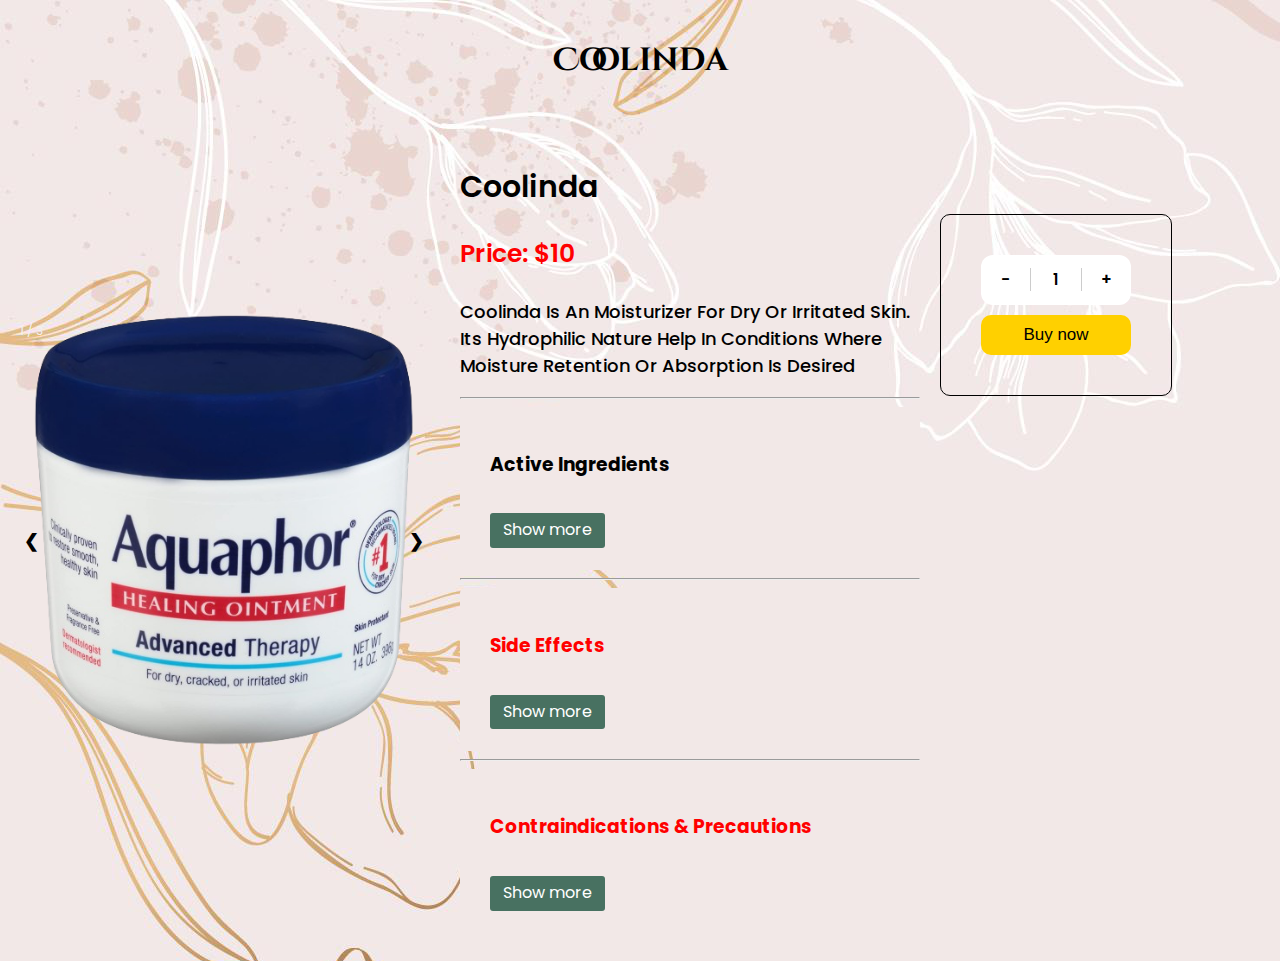
==== index.html @ efaef4ec "Add files via upload" ====
<!DOCTYPE html>
<html lang="en">
<head>
    <meta charset="UTF-8">
    <link rel="stylesheet" href="css/landing.css">
    <meta name="viewport" content="width=device-width, initial-scale=1.0">
    <link rel="preconnect" href="https://fonts.googleapis.com">
    <link rel="preconnect" href="https://fonts.googleapis.com">
<link rel="preconnect" href="https://fonts.gstatic.com" crossorigin>
<link href="https://fonts.googleapis.com/css2?family=Cinzel+Decorative:wght@400;700;900&display=swap" rel="stylesheet">
<link rel="preconnect" href="https://fonts.googleapis.com">
<link rel="preconnect" href="https://fonts.gstatic.com" crossorigin>
<link href="https://fonts.googleapis.com/css2?family=Poppins:ital,wght@0,100;0,200;0,300;0,400;0,500;0,600;0,700;0,800;0,900;1,100;1,200;1,300;1,400;1,500;1,600;1,700;1,800;1,900&display=swap" rel="stylesheet">
<title>Pharmaceutics II Project</title>
</head>
<body background="images/coolinda-body-back.png">
<header>
        <h1>Coolinda</h1>
</header>
<div class="main-content">
    <!-- Slideshow container -->
<div class="slideshow-container">

<!-- Full-width images with number and caption text -->
    <div class="mySlides fade">
        <div class="numbertext">1 / 3</div>
            <img src="images/test-coolinda-removebg-preview.png" style="width:100%">
        </div>

    <div class="mySlides fade">
        <div class="numbertext">2 / 3</div>
            <img src="images/test2-removebg-preview.png" style="width:100%">
        </div>
    <div class="mySlides fade">
        <div class="numbertext">3 / 3</div>
    <img src="images/test3-removebg-preview.png" style="width:100%">
</div>

    <!-- Next and previous buttons -->
    <a class="prev" onclick="plusSlides(-1)">&#10094;</a>
    <a class="next" onclick="plusSlides(1)">&#10095;</a>
</div>
<br>

    <div class="product-info">
        <h1>Coolinda</h1>
        <p class="price">Price: $10</p>
        <p class="desc">Coolinda Is An Moisturizer For Dry Or Irritated Skin. Its Hydrophilic Nature Help In Conditions Where Moisture Retention Or Absorption Is Desired
        </p>
        <hr>
        <div class="card">
        <input type="checkbox" class="expand-button" id="ch">
        <h3>Active Ingredients</h3>
            <p>
            <div class="content">
            Methylparaben 0.25 g
            <br>
            Propylparaben 0.15 g
            <br>
            Sodium Lauryl Sulfate 10 g
            <br>
            Propylene Glycol 120 g
            <br>
            Stearyl Alcohol 250 g
            <br>
            White Petrolatum 250 g
            <br>
            Purified Water 370 g
            </p>
            <label for="ch">Show less</label>
            </div>
            <label for="ch">Show more</label>
        </div>
        <hr>
        <div class="card">
        <input type="checkbox" class="expand-button" id="ch1">
        <h3 class="side-h3">Side Effects</h3>
            <p>
                <div class="content">
                Sign of an allergic reaction, like rash; hives; itching; red, swollen skin with or without fever
                <br>
                Signs of skin infection like oozing, heat, swelling, redness, or pain
                <br>
                Skin irritation
            </p>
            <label for="ch1">Show less</label>
        </div>
        <label for="ch1">Show more</label>
        </div>
        <hr>
        <div class="card">
        <input type="checkbox" class="expand-button" id="ch2">        
        <h3 class="precautions">Contraindications & Precautions</h3>
        <p>
            <div class="content">
            If You Have Previously Experienced Any Allergic Reactions (itch, rash, etc.) To Any Ingredient Of This Product , Making Patch Test Before Widespread Is Advisable To Prevent Occurrence Of This Problem.
            This Product Is For External Use Only. Avoid Using With Eyes
        </p> 
        <label for="ch2">Show less</label>
    </div>
    <label for="ch2">Show more</label>
</div>
        
        </div>
    <div class="details">
        <div class="active-ing"></div>
        <div class="wrapper">
            <span class="minus">-</span>
            <span class="num">1</span>
            <span class="plus">+</span>
        </div>
        <button><a href="buy.html">Buy now</a></button>
    </div>
    
</div>
<script src="scripts/landing.js"></script>
</body>
</html>
---- css/landing.css ----
*{
    scroll-behavior: smooth;
}
body{
    font-family: 'poppins';
    scroll-behavior: smooth;
}
header{
    text-align: center;
    padding: 10px;
    font-family: 'cinzel decorative';
}
.main-content{
    display: flex;
    justify-content: space-between;
    flex: 3;

}
.main-content .product-img img{
    width: 500px;
    height: 500px;
    float: left;
    margin-left: 100px;
}
.details{
    float: right;
    margin-right: 100px;
    border: 1px solid black;
    padding: 40px;
    border-radius: 10px;
    height: 50%;
    margin-top: 100px;
}
.main-content .details .active-ing{
    display: block;

}
.wrapper{
    height: 50px;
    min-width: 150px;
    display: flex;
    align-items: center;
    background: #fff;
    justify-content: center;
    border-radius: 12px;
}
.wrapper span{
    width: 100%;
    text-align: center;
    font-size: 16px;
    font-weight: 600;
}
.wrapper span.num{
    font-size: 15px;
    border-right: 1px solid rgba(0,0,0,0.2);
    border-left: 1px solid rgba(0,0,0,0.2);
}
.wrapper span.plus{
    cursor: pointer;
}
.wrapper span.minus{
    cursor: pointer;
}
.wrapper span.plus:hover{
    background: #f7fafa;
}
.wrapper span.minus:hover{
    background: #f7fafa;
}
button{
    background: rgb(255, 208, 0);
    border: none;
    padding: 10px;
    border-radius: 10px;
    cursor: pointer;
    margin-top: 10px;
    width: 100%;
    font-size: 17px;
}
.product-info{
    padding: 20px;
    width: 40%;
    margin-top: 10px;
}
.product-info h1{
    font-size: 30px;
    font-weight: 600;
}
.product-info p{
    font-size: 20px;
    font-weight: 500;
}
.product-info .price{
    color: #ff0000;
    font-size: 25px;
    font-weight: 600;
}
.product-info .desc{
    font-size: 18px;
    font-weight: 500;
}
.product-info .active-ing li{
    list-style: none;
    font-size: 18px;
    font-weight: 500;
}
.product-info .side-effects li{
    font-size: 18px;
    font-weight: 500;
}
.product-info .side-effects{
    margin-top: 20px;
}
.product-info .side-h3{
    color: #ff0000;
}
.product-info .precautions {
    color: #ff0000;
}
button a{
    text-decoration: none;
    color: black;
}
.card{
    background-color: #f2e8e7;
    width: 400px;
    padding: 22px 30px;
    border-radius: 5px;
    line-height: 1.8;
}
#ch{
    display: none;
}
label{
    display: inline-block;
    cursor: pointer;
    color: #fff;
    background-color: rgb(72, 113, 97);
    padding: 3px 13px;
    border-radius: 3px;
    margin-top: 12px;
}
.content{
    display: none;
}
#ch:checked ~ .content{
    display: block;
}
#ch:checked ~ label{
    display: none;
}
#ch1{
    display: none;
}
#ch1:checked ~ .content{
    display: block;
}
#ch1:checked ~ label{
    display: none;
}
#ch2{
    display: none;
}
#ch2:checked ~ .content{
    display: block;
}
#ch2:checked ~ label{
    display: none;
}
.slideshow-container {
    max-width: 1000px;
    position: relative;
    margin: auto;
    }

    /* Hide the images by default */
    .mySlides {
    display: none;
    }

    /* Next & previous buttons */
    .prev, .next {
    cursor: pointer;
    position: absolute;
    top: 50%;
    width: auto;
    margin-top: -22px;
    padding: 16px;
    color: black;
    font-weight: bold;
    font-size: 18px;
    transition: 0.6s ease;
    border-radius: 0 3px 3px 0;
    user-select: none;
    }

    /* Position the "next button" to the right */
    .next {
    right: 0;
    border-radius: 3px 0 0 3px;
    }

    /* On hover, add a black background color with a little bit see-through */
    .prev:hover, .next:hover {
    background-color: rgba(0,0,0,0.8);
    }

    /* Caption text */
    .text {
    color: #f2f2f2;
    font-size: 15px;
    padding: 8px 12px;
    position: absolute;
    bottom: 8px;
    width: 100%;
    text-align: center;
    }

    /* Number text (1/3 etc) */
    .numbertext {
    color: #f2f2f2;
    font-size: 12px;
    padding: 8px 12px;
    position: absolute;
    top: 0;
    }

    /* The dots/bullets/indicators */
    .dot {
    cursor: pointer;
    height: 15px;
    width: 15px;
    margin: 0 2px;
    background-color: #bbb;
    border-radius: 50%;
    display: inline-block;
    transition: background-color 0.6s ease;
    }

    .active, .dot:hover {
    background-color: #717171;
    }

    /* Fading animation */
    .fade {
    animation-name: fade;
    animation-duration: 1.5s;
    }

    @keyframes fade {
    from {opacity: .4}
    to {opacity: 1}
    }
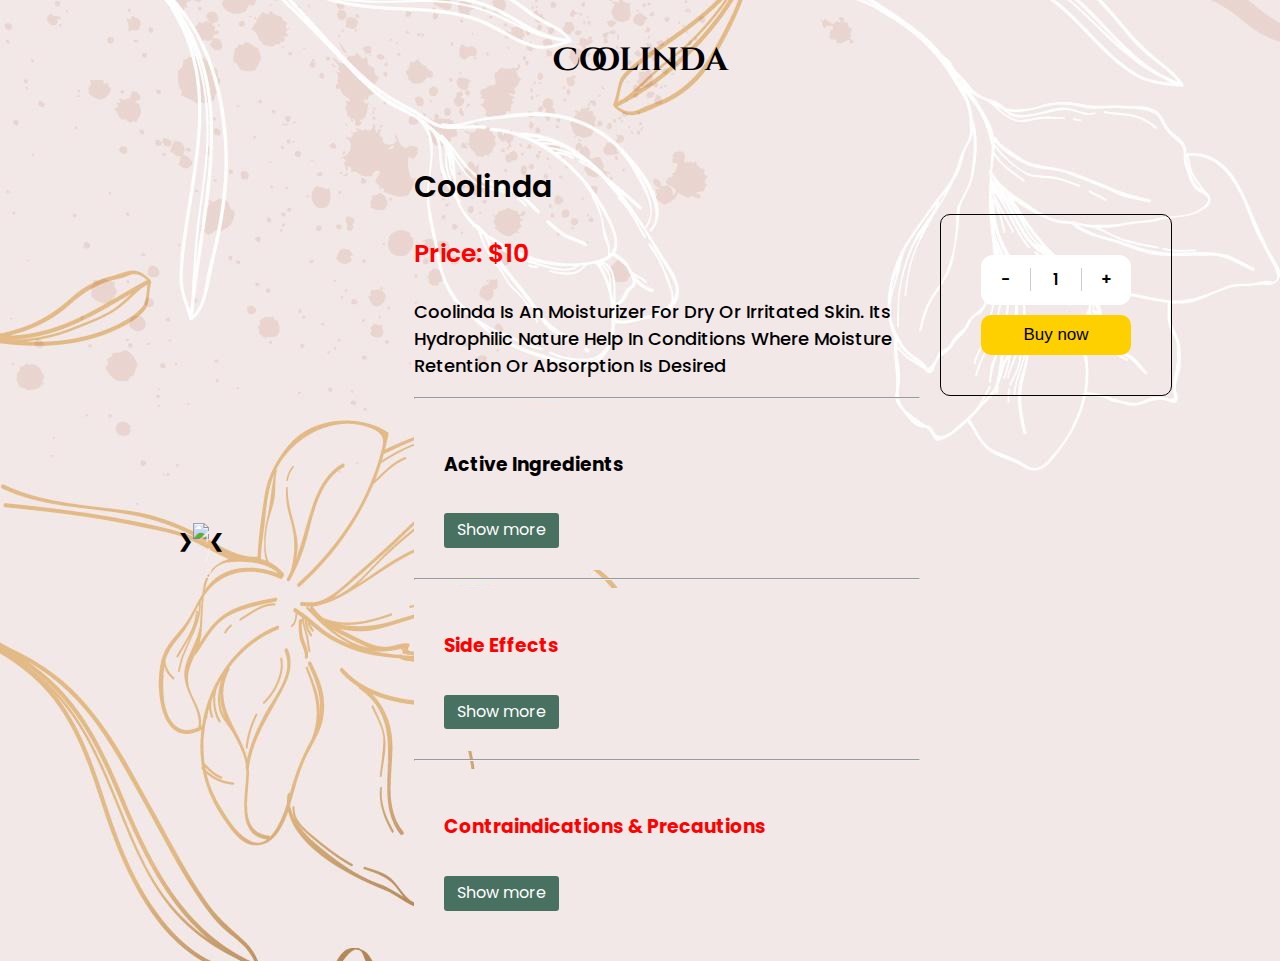
==== commit 291e112a: "index.html" ====
--- a/index.html
+++ b/index.html
@@ -24,16 +24,16 @@
 <!-- Full-width images with number and caption text -->
     <div class="mySlides fade">
         <div class="numbertext">1 / 3</div>
-            <img src="images/test-coolinda-removebg-preview.png" style="width:100%">
+            <img src="images/1st-removebg-preview.png" style="width:100%">
         </div>
 
     <div class="mySlides fade">
         <div class="numbertext">2 / 3</div>
-            <img src="images/test2-removebg-preview.png" style="width:100%">
+            <img src="images/2n-removebg-preview.png" style="width:100%">
         </div>
     <div class="mySlides fade">
         <div class="numbertext">3 / 3</div>
-    <img src="images/test3-removebg-preview.png" style="width:100%">
+    <img src="images/3rd-removebg-preview.png" style="width:100%">
 </div>
 
     <!-- Next and previous buttons -->
@@ -115,4 +115,4 @@
 </div>
 <script src="scripts/landing.js"></script>
 </body>
-</html>+</html>
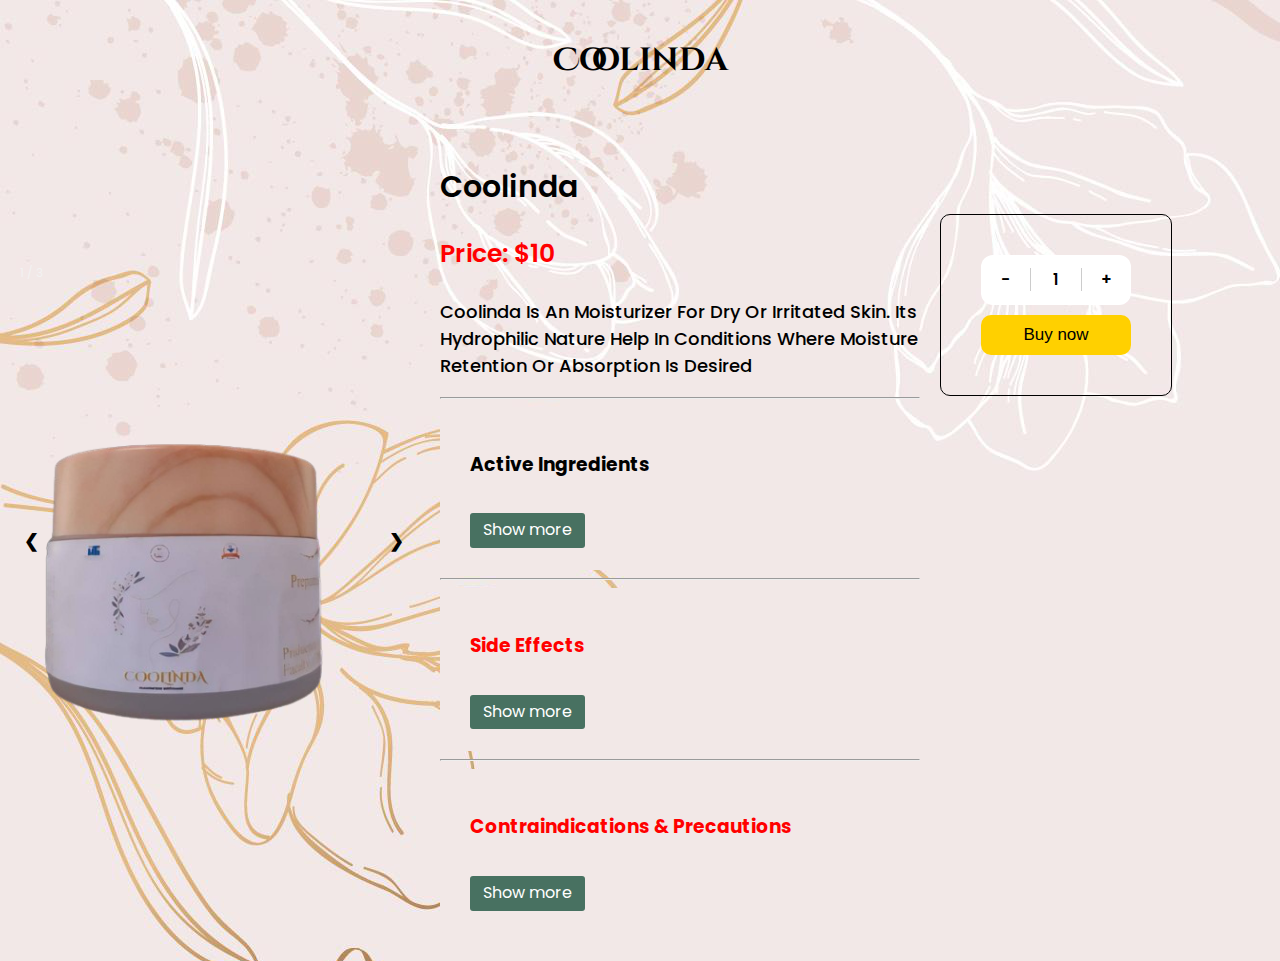
==== commit 0990ce67: "index.html" ====
--- a/index.html
+++ b/index.html
@@ -24,16 +24,16 @@
 <!-- Full-width images with number and caption text -->
     <div class="mySlides fade">
         <div class="numbertext">1 / 3</div>
-            <img src="images/1st-removebg-preview.png" style="width:100%">
+            <img src="images/3rd-removebg-preview.png" style="width:100%">
         </div>
 
     <div class="mySlides fade">
         <div class="numbertext">2 / 3</div>
-            <img src="images/2n-removebg-preview.png" style="width:100%">
+            <img src="images/2nd-removebg-preview.png" style="width:100%">
         </div>
     <div class="mySlides fade">
         <div class="numbertext">3 / 3</div>
-    <img src="images/3rd-removebg-preview.png" style="width:100%">
+    <img src="images/1st-removebg-preview.png" style="width:100%">
 </div>
 
     <!-- Next and previous buttons -->
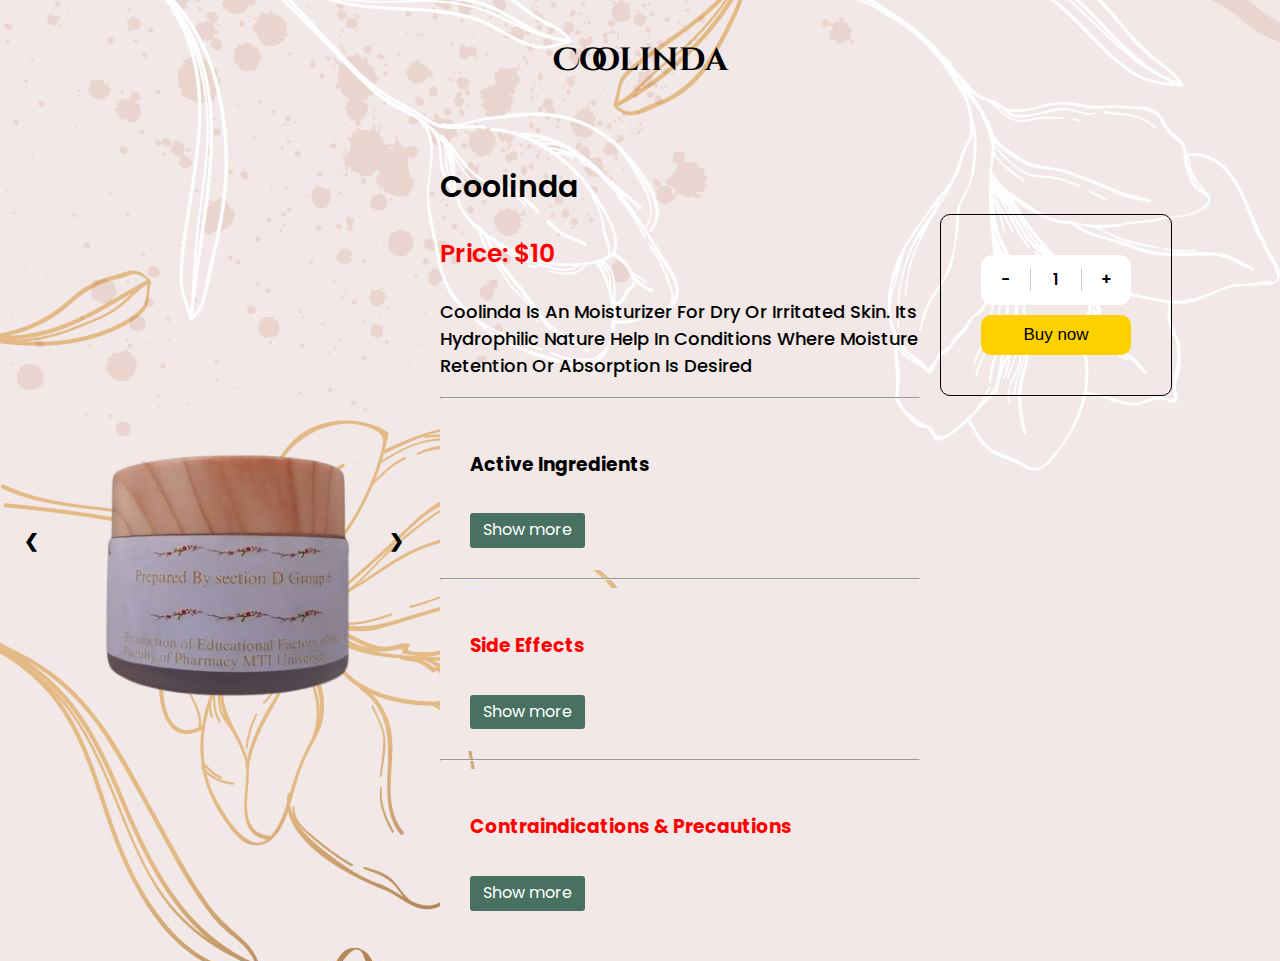
==== commit 07bb6393: "index.html" ====
--- a/index.html
+++ b/index.html
@@ -18,30 +18,22 @@
         <h1>Coolinda</h1>
 </header>
 <div class="main-content">
-    <!-- Slideshow container -->
-<div class="slideshow-container">
-
-<!-- Full-width images with number and caption text -->
-    <div class="mySlides fade">
-        <div class="numbertext">1 / 3</div>
+    <div class="slideshow-container">
+        <div class="mySlides fade">
+            <div class="numbertext">1 / 3</div>
+                <img src="images/1st-removebg-preview.png" style="width:100%">
+            </div>
+        <div class="mySlides fade">
+            <div class="numbertext">2 / 3</div>
+                <img src="images/2nd-removebg-preview.png" style="width:100%">
+            </div>
+        <div class="mySlides fade">
+            <div class="numbertext">3 / 3</div>
             <img src="images/3rd-removebg-preview.png" style="width:100%">
         </div>
-
-    <div class="mySlides fade">
-        <div class="numbertext">2 / 3</div>
-            <img src="images/2nd-removebg-preview.png" style="width:100%">
-        </div>
-    <div class="mySlides fade">
-        <div class="numbertext">3 / 3</div>
-    <img src="images/1st-removebg-preview.png" style="width:100%">
+        <a class="prev" onclick="plusSlides(-1)">&#10094;</a>
+        <a class="next" onclick="plusSlides(1)">&#10095;</a>
 </div>
-
-    <!-- Next and previous buttons -->
-    <a class="prev" onclick="plusSlides(-1)">&#10094;</a>
-    <a class="next" onclick="plusSlides(1)">&#10095;</a>
-</div>
-<br>
-
     <div class="product-info">
         <h1>Coolinda</h1>
         <p class="price">Price: $10</p>
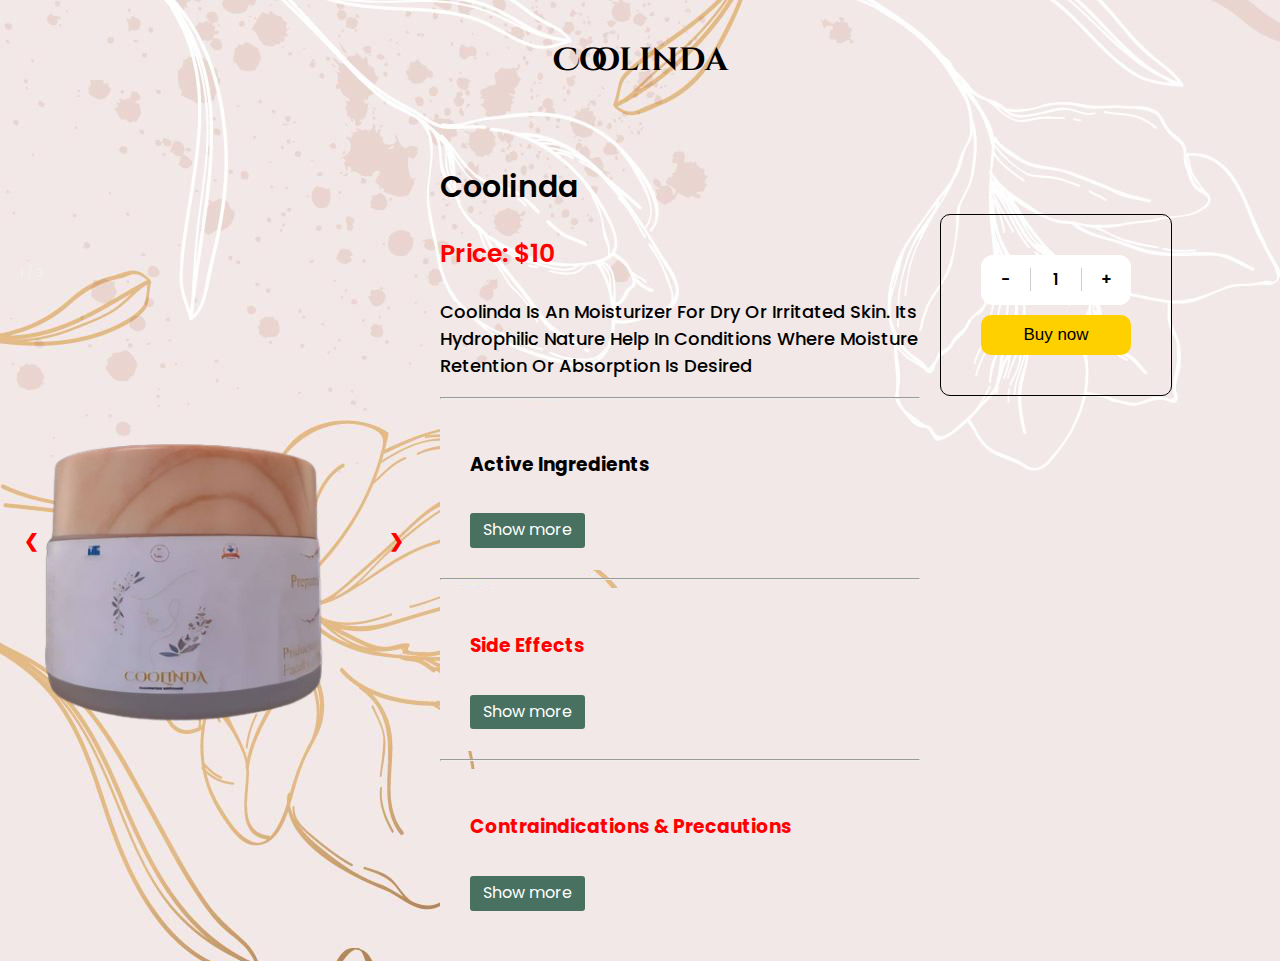
==== commit c3453474: "index.html" ====
--- a/index.html
+++ b/index.html
@@ -21,7 +21,7 @@
     <div class="slideshow-container">
         <div class="mySlides fade">
             <div class="numbertext">1 / 3</div>
-                <img src="images/1st-removebg-preview.png" style="width:100%">
+                <img src="images/3rd-removebg-preview.png" style="width:100%">
             </div>
         <div class="mySlides fade">
             <div class="numbertext">2 / 3</div>
@@ -29,7 +29,7 @@
             </div>
         <div class="mySlides fade">
             <div class="numbertext">3 / 3</div>
-            <img src="images/3rd-removebg-preview.png" style="width:100%">
+            <img src="images/1st-removebg-preview.png" style="width:100%">
         </div>
         <a class="prev" onclick="plusSlides(-1)">&#10094;</a>
         <a class="next" onclick="plusSlides(1)">&#10095;</a>
--- a/css/landing.css
+++ b/css/landing.css
@@ -1,3 +1,4 @@
+
 *{
     scroll-behavior: smooth;
 }
@@ -18,7 +19,7 @@
 }
 .main-content .product-img img{
     width: 500px;
-    height: 500px;
+    height: 600px;
     float: left;
     margin-left: 100px;
 }
@@ -168,45 +169,44 @@
     display: none;
 }
 .slideshow-container {
-    max-width: 1000px;
+    min-width: 100px;
     position: relative;
     margin: auto;
-    }
-
-    /* Hide the images by default */
-    .mySlides {
-    display: none;
-    }
-
-    /* Next & previous buttons */
-    .prev, .next {
+}
+/* Hide the images by default */
+.mySlides {
+    display: none;
+}
+
+/* Next & previous buttons */
+.prev, .next {
     cursor: pointer;
     position: absolute;
     top: 50%;
     width: auto;
     margin-top: -22px;
     padding: 16px;
-    color: black;
+    color: red;
     font-weight: bold;
     font-size: 18px;
     transition: 0.6s ease;
     border-radius: 0 3px 3px 0;
     user-select: none;
-    }
-
-    /* Position the "next button" to the right */
-    .next {
+}
+
+/* Position the "next button" to the right */
+.next {
     right: 0;
     border-radius: 3px 0 0 3px;
-    }
-
-    /* On hover, add a black background color with a little bit see-through */
-    .prev:hover, .next:hover {
+}
+
+/* On hover, add a black background color with a little bit see-through */
+.prev:hover, .next:hover {
     background-color: rgba(0,0,0,0.8);
-    }
-
-    /* Caption text */
-    .text {
+}
+
+/* Caption text */
+.text {
     color: #f2f2f2;
     font-size: 15px;
     padding: 8px 12px;
@@ -214,19 +214,19 @@
     bottom: 8px;
     width: 100%;
     text-align: center;
-    }
-
-    /* Number text (1/3 etc) */
-    .numbertext {
+}
+
+/* Number text (1/3 etc) */
+.numbertext {
     color: #f2f2f2;
     font-size: 12px;
     padding: 8px 12px;
     position: absolute;
     top: 0;
-    }
-
-    /* The dots/bullets/indicators */
-    .dot {
+}
+
+/* The dots/bullets/indicators */
+.dot {
     cursor: pointer;
     height: 15px;
     width: 15px;
@@ -235,19 +235,25 @@
     border-radius: 50%;
     display: inline-block;
     transition: background-color 0.6s ease;
-    }
-
-    .active, .dot:hover {
+}
+
+.active, .dot:hover {
     background-color: #717171;
-    }
-
-    /* Fading animation */
-    .fade {
+}
+
+/* Fading animation */
+.fade {
     animation-name: fade;
     animation-duration: 1.5s;
-    }
-
-    @keyframes fade {
+}
+
+@keyframes fade {
     from {opacity: .4}
     to {opacity: 1}
-    }+}
+
+@media screen and (max-width:700px) {
+    .main-content{
+        flex-direction: column;
+    }
+}
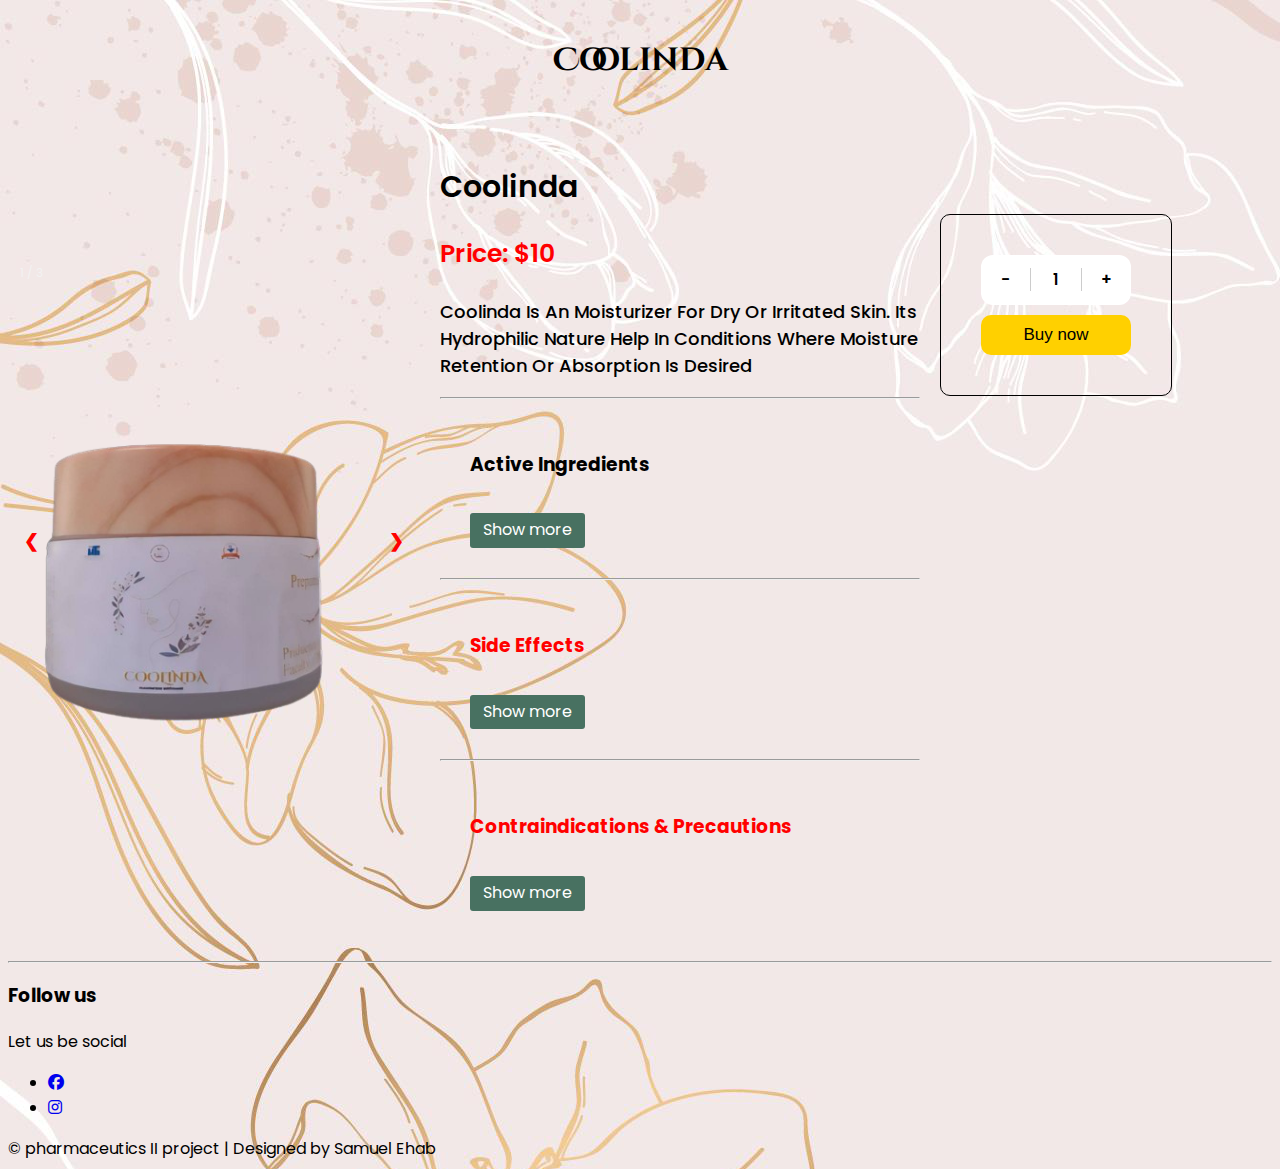
==== commit 26026321: "Update index.html" ====
--- a/index.html
+++ b/index.html
@@ -4,6 +4,7 @@
     <meta charset="UTF-8">
     <link rel="stylesheet" href="css/landing.css">
     <meta name="viewport" content="width=device-width, initial-scale=1.0">
+    <link rel="stylesheet" href="https://cdnjs.cloudflare.com/ajax/libs/font-awesome/6.5.1/css/all.min.css">
     <link rel="preconnect" href="https://fonts.googleapis.com">
     <link rel="preconnect" href="https://fonts.googleapis.com">
 <link rel="preconnect" href="https://fonts.gstatic.com" crossorigin>
@@ -105,6 +106,20 @@
     </div>
     
 </div>
+<hr>
+<footer>
+    <div class="footer-content">
+        <h3>Follow us</h3>
+        <p>Let us be social</p>
+        <ul class="socials">
+            <li><a href="https://www.facebook.com/share/Rgnc3Nb1TcS42oon/?mibextid=LQQJ4d" target="_blank"><i class="fab fa-facebook"></i></a></li>
+            <li><a href="https://www.instagram.com/coolindaa?igsh=MXhjcHV2NDhidno2Nw%3D%3D&utm_source=qr" target="_blank"><i class="fab fa-instagram"></i></a></li>
+        </ul>
+    </div>
+    <div class="footer-bottom">
+        &copy; pharmaceutics II project | Designed by Samuel Ehab
+    </div>
+</footer>
 <script src="scripts/landing.js"></script>
 </body>
 </html>
--- a/css/landing.css
+++ b/css/landing.css
@@ -123,7 +123,7 @@
     color: black;
 }
 .card{
-    background-color: #f2e8e7;
+    background-color:rgba(0,0,0,0);
     width: 400px;
     padding: 22px 30px;
     border-radius: 5px;
@@ -255,5 +255,22 @@
 @media screen and (max-width:700px) {
     .main-content{
         flex-direction: column;
-    }
-}
+        align-items: center;
+    }
+    .details{
+        position: relative;
+        width: 75%;
+        left: 5rem;
+    }
+}
+@media screen and (max-width:500px) {
+    .main-content{
+        flex-direction: column;
+        align-items: center;
+    }
+    .details{
+        position: relative;
+        width: 75%;
+        left: 5rem;
+    }
+}
